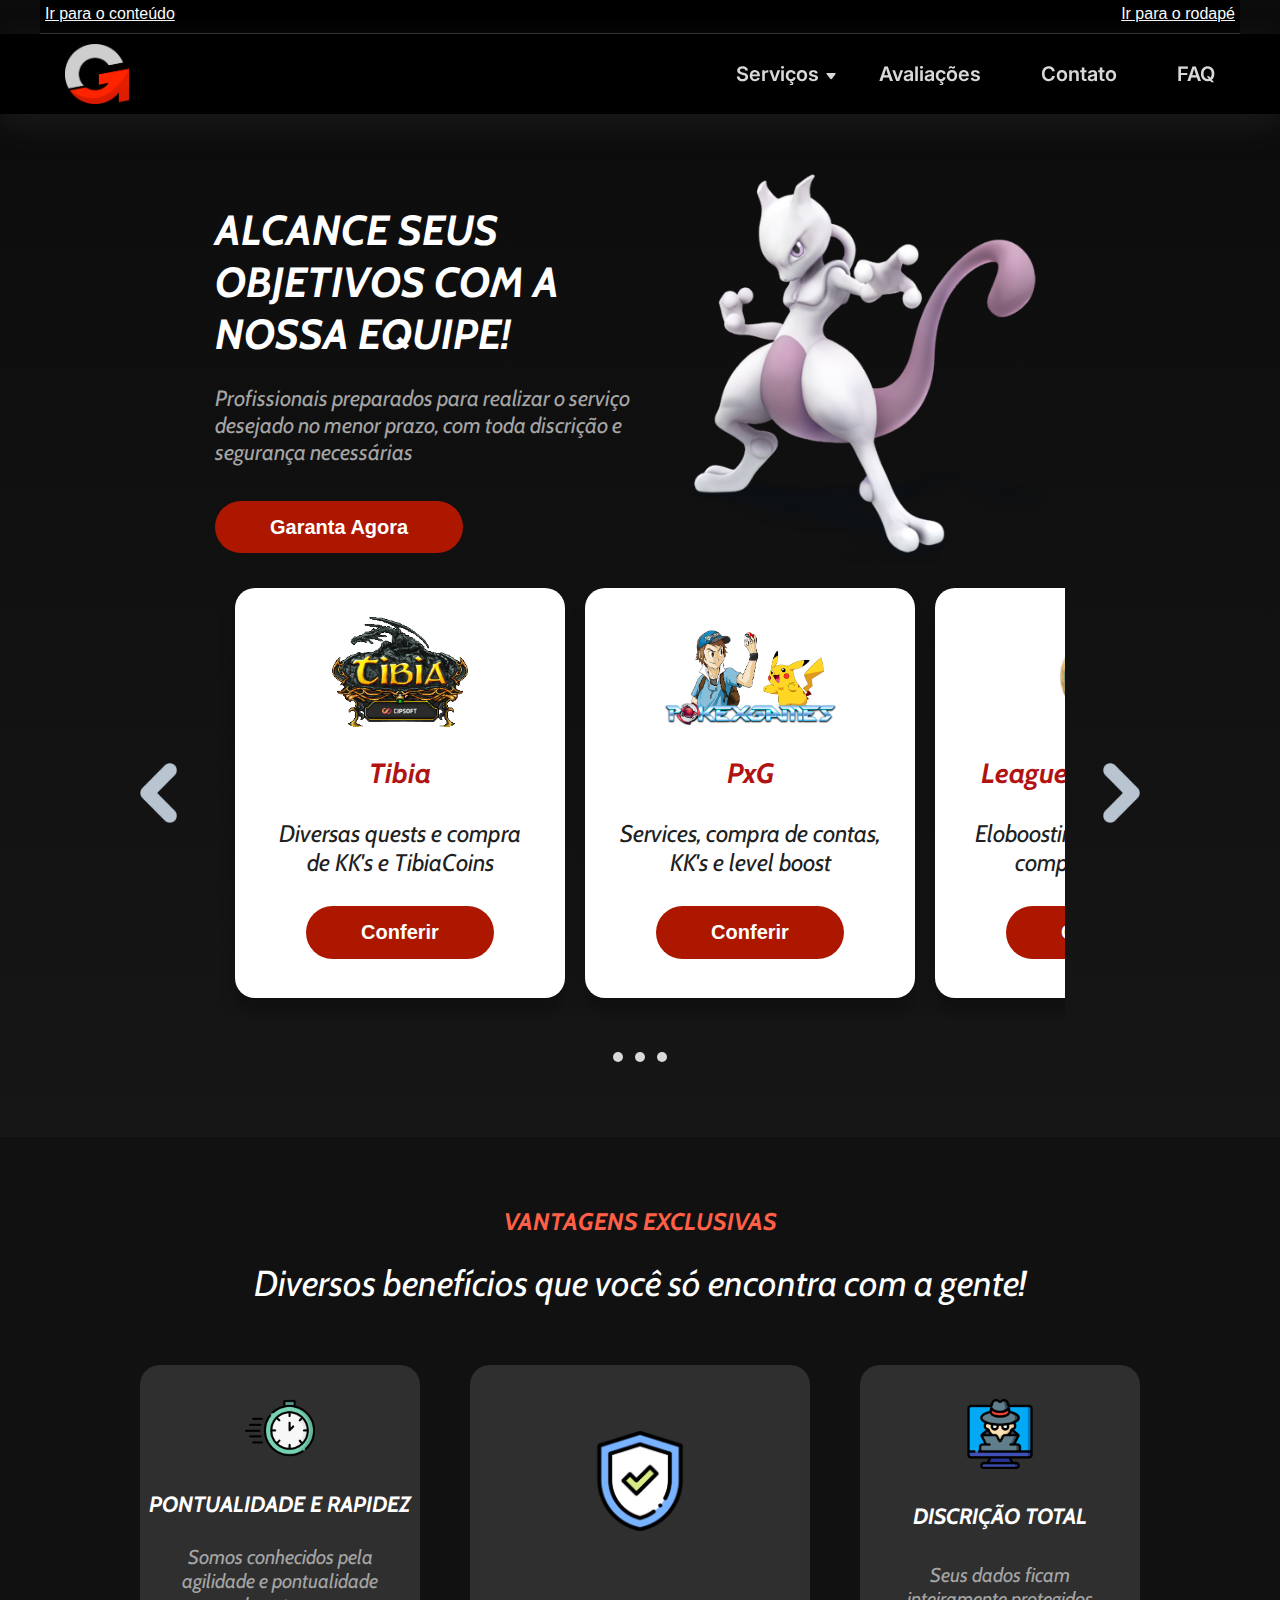
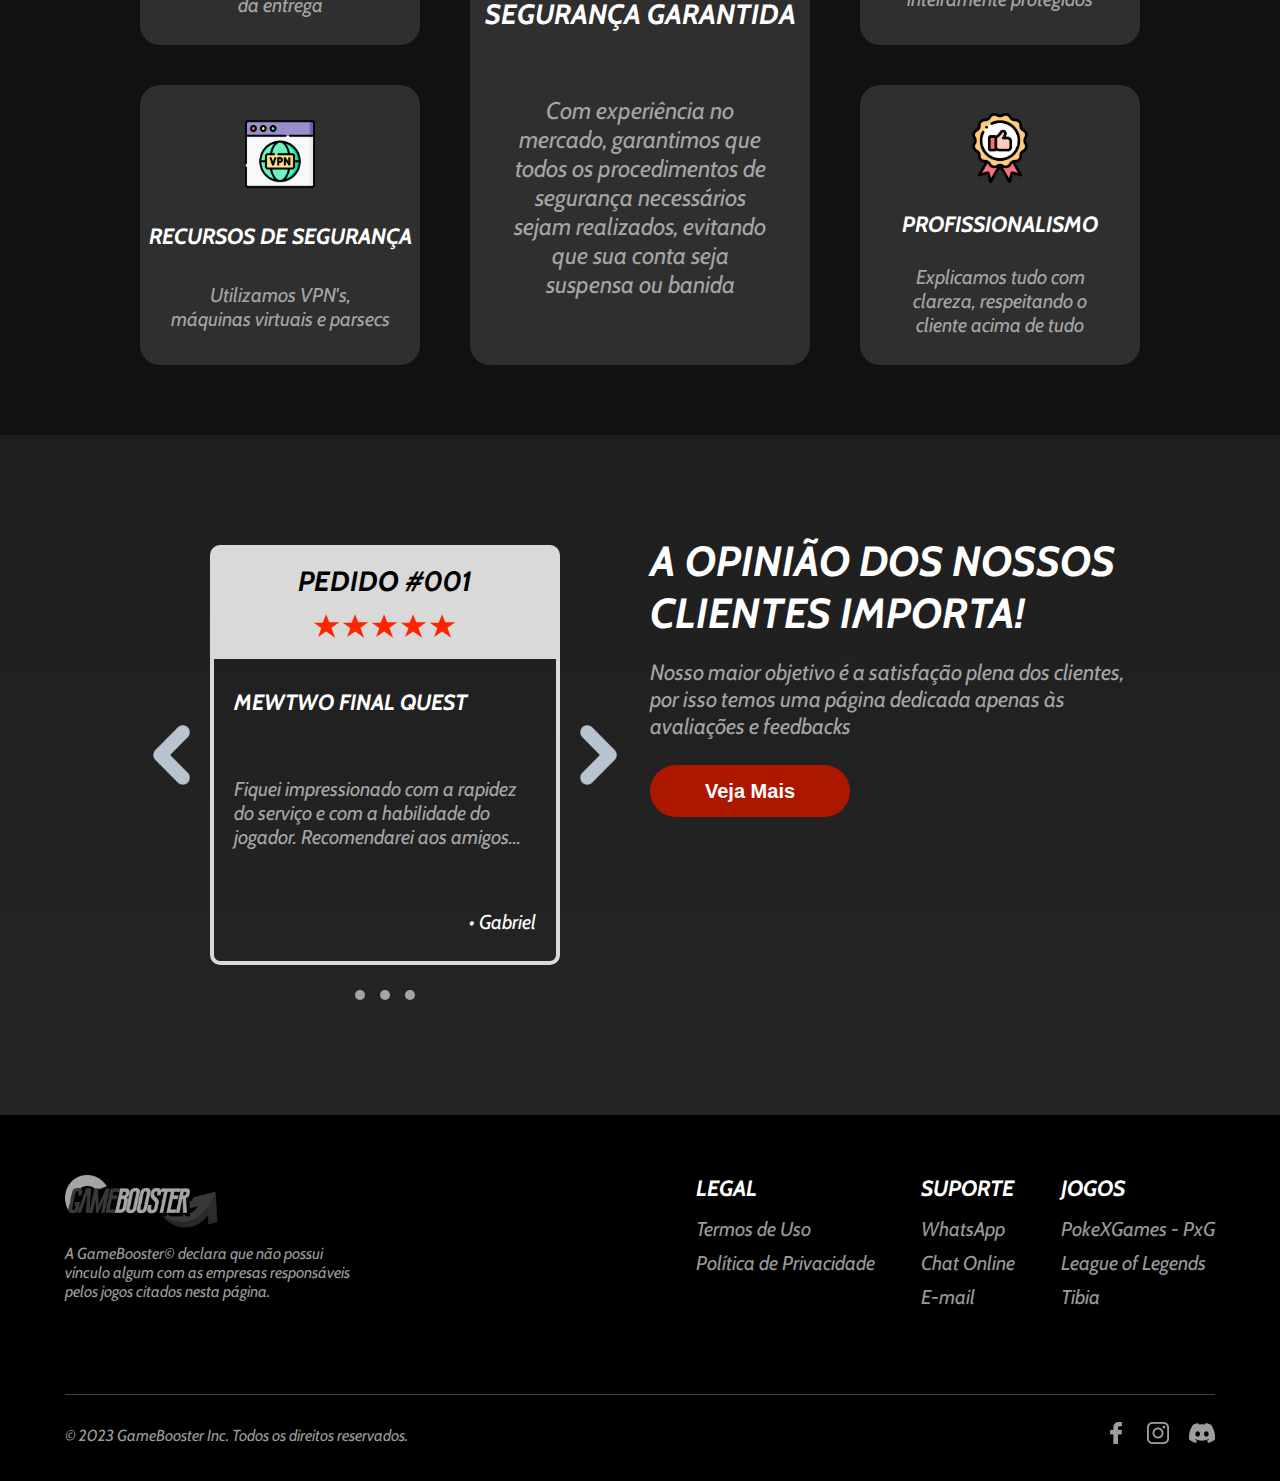
==== index.html @ 9faceb76 "Commit inicial" ====
<!DOCTYPE html>
<html lang="pt-br">
<head>
    <meta charset="UTF-8">
    <meta name="viewport" content="width=device-width, initial-scale=1.0, shrink-to-fit=no">
    <link rel="stylesheet" href="css/common.css">
    <link rel="stylesheet" href="css/home.css">
    <script src="script/script.js"></script>
    <script src="script/home.js"></script>
    <title>GameBooster - Home</title>
</head>
<body>
    <!-- <div>
        <div class="login-caixa">
            
            <div class="login">
                <div class="div-sair">
                    <div class="sair" onclick="toggleLogin()">X</div>
                </div>

                <div class="login-texto">
                    <h1>Efetuar Login</h1>

                    <p>Acesse sua conta GameBooster</p>
                </div>

                <div class="continuar-ops">
                    <div class="continuar">
                        <img src="imagens/google.png" alt="Logo do Google">
                        <p>Continuar com o Google</p>
                    </div>

                    <div class="continuar">
                        <img src="imagens/facebook.png" alt="Logo do Facebook.">
                        <p>Continuar com o Facebook</p>
                    </div>

                    <div class="continuar">
                        <img src="imagens/discord-icon.png" alt="Logo do Discord.">
                        <p>Continuar com o Discord</p>
                    </div>
                </div>

                <div class="centraliza-log">
                    <div class="div-ou">
                        <div></div>
                        
                        <p>ou</p>
    
                        <div></div>
                    </div>
                </div>
                
                <div class="email-senha">
                    
                    <form action="#" class="form">
                        <input type="email" name="email" id="email" placeholder="Digite seu e-mail ou login">

                        <input type="password" name="senha" id="senha" maxlength="14" placeholder="Digite sua senha">
                    </form>

                    <p class="esq-sen">Esqueceu a senha?</p>

                </div>

                <div class="confirmar">
                    <button>Confirmar</button>
                </div>

                <div class="confirmar">
                    <p class="nao-conta">Não possui uma conta? <a class="cadastre" href="#">Cadastre-se</a></p>
                </div>
                
            </div>
        </div>
    </div> -->

    <!-- =============== MENU AUXILIAR (ACESSIBILIDADE) =============== -->
    <div class="menu-auxiliar">
        <a href="#principal" class="item-auxiliar">Ir para o conteúdo</a>
        <a href="#rodape" class="item-auxiliar">Ir para o rodapé</a>
    </div>
    <!-- ============================================================== -->

    <header>
        
        <div class="container-header">
            <div class="logo-header">
                <a class="logo-cv" href="index.html">
                    <img class="logo-cv" src="imagens/logo-cv.png" alt="Logo da Gamebooster">
                </a>
            </div>

            <!-- ========== MENU DESKTOP (VERSÃO DO PROJETO FINAL) ========== -->
            <nav class="nav-comp">
                <ul class="itens-nav">    
                    <li class="container-servicos">
                        <span class="servicos">Serviços</span>
                        <ul class="caixa-servicos">
                            <li><a href="#pxgBox" class="servico borda-f">PokeXGames</a></li>
                            <li><a href="lol.html" class="servico borda-f">League of Legends</a></li>
                            <li><a href="contas.html" class="servico borda-f">Contas</a></li>
                            <li><a href="precos.html" class="servico men">Preços</a></li>
                        </ul>
                    </li>
                    <li class="brilinho"><a href="avaliacoes.html">Avaliações</a></li>
                    <li class="brilinho"><a href="contato.html">Contato</a></li>
                    <li class="brilinho"><a href="faq.html">FAQ</a></li>
                    <!-- <li>
                        <button id="botao-login" onclick="toggleLogin()">
                            <img class="passar-c" src="imagens/avatar-brilho.svg" alt="Icone de login com brilho.">
                            <img class="mostrada" src="imagens/avatar.svg" alt="Icone de login.">
                            <span>Login</span>
                        </button>
                    </li> -->
                </ul>
            </nav>
            <!-- ============================================================= -->

            <nav class="nav-cel">
                <div class="menu-ham">
                
                    <input id="caixa-invisivel" type="checkbox">       
    
                    <div class="fatias">
                        <span></span>
                        <span></span>
                        <span></span>
                    </div>
                
                    <ul class="menu">
                        <li class="menu-ham-tipog">
                            <a href="#"><img src="imagens/tipografia.png" alt="GameBooster escrito de forma estilizada."></a>
    
                            <div class="menu-x">
                                <input id="caixa-invisivel-2" type="checkbox" >
    
                                <div class="x-ham">
                                    <span class="x1"></span>
                                    <span class="x2"></span>
                                </div>
                            </div>
                        </li>
                        <input id="invisivel-servicos" type="checkbox">
                        <li class="container-servicos-2">
                            <span class="servicos-ham">Serviços</span>
                            <ul class="caixa-servicos-2">
                                <li class="servicosabcd" id="servico-a"><a href="#">PokeXGames</a></li>
                                <li class="servicosabcd" id="servico-b"><a href="lol.html">League of Legends</a></li>
                                <li class="servicosabcd" id="servico-c"><a href="#">Tibia</a></li>
                                <li class="servicosabcd" id="servico-d">

                                    <input id="invisivel-contas" type="checkbox">

                                    <div class="container-contas-2">
                                        <span class="livra-caixa"><a href="contas.html">Contas</a></span>
                                        <!-- <ul class="caixa-contas-ham">
                                            <li class="brilinho" id="conta-a"><a href="#">Anunciar (PxG)</a></li>
                                            <li class="brilinho" id="conta-b"><a href="contas.html">Comprar (PxG)</a></li>
                                        </ul> -->
                                    </div>

                                </li>
                            </ul>
                        </li>
                        <li class="margem"></li>
                        <li class="margem2"></li>
                        <li class="brilinho"><a href="precos.html">Preços</a></li>
                        <li><a href="avaliacoes.html">Avaliações</a></li>
                        <li><a href="faq.html">FAQ</a></li>
                        <li class="menu-ham-log">
                            <button id="botao-login-ham" onclick="toggleLogin()">LOGIN</button>
                        </li>
                        <li></li> <!-- Não apague isso -->
                    </ul>
                </div>
            </nav>
        </div>
    </header>

    <main id="principal">
        <section class="container">
            <div class="parte-esq">
                <h1>ALCANCE SEUS OBJETIVOS COM A NOSSA EQUIPE!</h1>
    
                <p>Profissionais preparados para realizar o serviço desejado no menor prazo, com toda discrição e segurança necessárias</p>
    
                <a href="#"><div class="botao-laranja">Garanta Agora</div></a>
            </div>
    
            <div class="imagem-mewtwo">
                <img src="imagens/mewtwo.png" alt="">
            </div>
        </section>

        <section class="caixa-setas">

            <img class="seta-esquerda seta" src="imagens/seta-esquerda.png" alt="Seta apondada para a esquerda.">

            <div id="pxgBox" class="container2">
                <div class="caixa-jogos tibia-esquerda">
                    <img class="logo-jogos" src="imagens/logo-tibia.gif" alt="Logo do jogo Tibia.">
    
                    <h2>Tibia</h2>
    
                    <p>Diversas quests e compra de KK's e TibiaCoins</p>
    
                    <a class="botao-laranja conferir" href="precos.html"><div>Conferir</div></a>
                </div>
                
                <div class="caixa-jogos">
                    <img class="logo-jogos" src="imagens/logo-pxg.png" alt="Logo do jogo PokeXGames.">
    
                    <h2>PxG</h2>
    
                    <p>Services, compra de contas, KK's e level boost</p>
    
                    <a class="botao-laranja conferir" href="contas.html"><div>Conferir</div></a>
                </div>
    
                <div class="caixa-jogos">
                    <img class="logo-jogos" src="imagens/logo-lol.png" alt="Logo do jogo Legue of Leagends.">
    
                    <h2>League of Leagends</h2>
    
                    <p>Eloboosting, duoboosting e compra de contas</p>
    
                    <a class="botao-laranja conferir" href="lol.html"><div>Conferir</div></a>
                </div>
                
            </div>

            <img class="seta-direita seta" src="imagens/seta-direita.png" alt="Seta apondada para a direita.">

        </section>

        <div class="retangulos">
            <div class="retang-p"></div>
            <div class="retang-p"></div>
            <div class="retang-p"></div>
        </div>

        <section class="vantagens">

            <div class="titulo-h2-h3">
                <h2>VANTAGENS EXCLUSIVAS</h2>

                <p>Diversos benefícios que você só encontra com a gente!</p>
            </div>

            <div class="container-van">
                <div class="van-flex">
                    <div class="caixa-vantagem">
                        <img src="imagens/pontualidade.png" alt="Um relógio de ponteiros.">

                        <h3>PONTUALIDADE E RAPIDEZ</h3>

                        <p>Somos conhecidos pela agilidade e pontualidade da entrega</p>
                    </div>

                    <div class="caixa-vantagem">
                        <img src="imagens/vpn.png" alt="Um simbolo de VPN.">

                        <h3>RECURSOS DE SEGURANÇA</h3>

                        <p>Utilizamos VPN's, máquinas virtuais e parsecs</p>
                    </div>
                </div>

                <div class="caixa-vantagem-c">
                    <img src="imagens/seguranca.png" alt="Um escudo com um sinal de correto.">

                    <h3>SEGURANÇA GARANTIDA</h3>

                    <p>Com experiência no mercado, garantimos que todos os procedimentos de segurança necessários sejam realizados, evitando que sua conta seja suspensa ou banida</p>
                </div>

                <div class="van-flex van-baixo">
                    <div class="caixa-vantagem">
                        <img src="imagens/discricao.png" alt="Uma pessoa discreta.">

                        <h3>DISCRIÇÃO TOTAL</h3>

                        <p>Seus dados ficam inteiramente protegidos</p>
                    </div>

                    <div class="caixa-vantagem profissionalismo">
                        <img src="imagens/qualidade.png" alt="Uma medalha com uma mão com o polegar pra cima estampada em seu centro.">

                        <h3>PROFISSIONALISMO</h3>

                        <p>Explicamos tudo com clareza, respeitando o cliente acima de tudo</p>
                    </div>
                </div>
            </div>
        </section>

        <section class="caixa-avaliacao-m">

            <a class="aparece" href="avaliacoes.html"><div class="botao-laranja estica">Veja Mais</div></a>

            <div class="container-bolinhas">
                <div class="mini-avaliacao">

                    <img class="seta-esquerda-av-demo" src="imagens/seta-esquerda.png" alt="Uma seta apontada para a esquerda.">
    
                    <div class="rolagem-av">
                        <div class="caixa-avaliacao">
                            <div class="caixa-avaliacao-cima">
                                <h3>PEDIDO #001</h3>
                                <div class="caixa-estrelas">
                                    <div class="five-pointed-star2"></div>
                                    <div class="five-pointed-star2"></div>
                                    <div class="five-pointed-star2"></div>
                                    <div class="five-pointed-star2"></div>
                                    <div class="five-pointed-star2"></div>
                                </div>
                            </div>
                            <div class="caixa-avaliacao-baixo">
                                <h3>MEWTWO FINAL QUEST</h3>
        
                                <p>Fiquei impressionado com a rapidez do serviço e com a habilidade do jogador. Recomendarei aos amigos...</p>
        
                                <p class="nome">• Gabriel</p>
                            </div>
                        </div>
                        <div class="caixa-avaliacao">
                            <div class="caixa-avaliacao-cima">
                                <h3>PEDIDO #001</h3>
                                <div class="caixa-estrelas">
                                    <div class="five-pointed-star2"></div>
                                    <div class="five-pointed-star2"></div>
                                    <div class="five-pointed-star2"></div>
                                    <div class="five-pointed-star2"></div>
                                    <div class="five-pointed-star2"></div>
                                </div>
                            </div>
                            <div class="caixa-avaliacao-baixo">
                                <h3>MEWTWO FINAL QUEST</h3>
        
                                <p>Fiquei impressionado com a rapidez do serviço e com a habilidade do jogador. Recomendarei aos amigos...</p>
        
                                <p class="nome">• Gabriel</p>
                            </div>
                        </div>
                        <div class="caixa-avaliacao tira-margem">
                            <div class="caixa-avaliacao-cima">
                                <h3>PEDIDO #001</h3>
                                <div class="caixa-estrelas">
                                    <div class="five-pointed-star2"></div>
                                    <div class="five-pointed-star2"></div>
                                    <div class="five-pointed-star2"></div>
                                    <div class="five-pointed-star2"></div>
                                    <div class="five-pointed-star2"></div>
                                </div>
                            </div>
                            <div class="caixa-avaliacao-baixo">
                                <h3>MEWTWO FINAL QUEST</h3>
        
                                <p>Fiquei impressionado com a rapidez do serviço e com a habilidade do jogador. Recomendarei aos amigos...</p>
        
                                <p class="nome">• Gabriel</p>
                            </div>
                        </div>
                    </div>
    
                    <img class="seta-direita-av-demo" src="imagens/seta-direita.png" alt="Uma seta apontada para a direita.">
                </div>

                <div class="caixa-bolinhas">
                    <div></div>
                    <div></div>
                    <div></div>
                </div>

            </div>

            <div class="caixa-opiniao">
                <h2>A OPINIÃO DOS NOSSOS CLIENTES IMPORTA!</h2>

                <p>Nosso maior objetivo é a satisfação plena dos clientes, por isso temos uma página dedicada apenas às avaliações e feedbacks</p>
                
                <a href="avaliacoes.html"><div class="botao-laranja desaparece">Veja Mais</div></a>
            </div>

        </section>
            
    </main>

    <footer id="rodape">

        <div class="footer-area">
            <div class="caixa-footer">
                <div class="declaracao">
                    <img class="tipografia-pb" src="imagens/tipografia-PeB.png" alt="GameBooster escrito de forma estilizada.">
                    <p>A GameBooster© declara que não possui vínculo algum com as empresas responsáveis pelos jogos citados nesta página.</p>
                </div>

                <nav class="opcoes-footer">

                    <ul class="coluna-footer">
                        <li>LEGAL</li>
                        <li><a class="brilinho" href="#">Termos de Uso</a></li>
                        <li><a class="brilinho" href="#">Política de Privacidade</a></li>
                    </ul>

                    <ul class="coluna-footer">
                        <li>SUPORTE</li>
                        <li><a class="brilinho" href="#">WhatsApp</a></li>
                        <li><a class="brilinho" href="#">Chat Online</a></li>
                        <li><a class="brilinho" href="#">E-mail</a></li>
                    </ul>
                    
                    <ul class="coluna-footer">
                        <li>JOGOS</li>
                        <li><a class="brilinho" href="#">PokeXGames - PxG</a></li>
                        <li><a class="brilinho" href="lol.html">League of Legends</a></li>
                        <li><a class="brilinho" href="#">Tibia</a></li>
                    </ul>

                </nav>
            </div>

            <div class="footer-final">
                <p>© 2023 GameBooster Inc. Todos os direitos reservados.</p>
                <div class="flex-logos-footer">
                    <a href="https://www.facebook.com/"><img class="logos-footer" src="imagens/facebook-logo-b.png" alt="Logo do Facebook."></a>
                    <a href="https://www.instagram.com/"><img class="logos-footer" src="imagens/instagram-logo-b.png" alt="Logo do Instagram."></a>
                    <a href="https://discord.com/"><img class="logos-footer" src="imagens/discord-logo-b.png" alt="Logo do Discord."></a>
                </div>
            </div>
        </div>
    </footer>  
</body>
</html>
---- css/common.css ----
@import url('https://fonts.googleapis.com/css2?family=Inter:wght@700&display=swap');
@import url('https://fonts.googleapis.com/css2?family=Inter:wght@500;600&display=swap');   
@import url('https://fonts.googleapis.com/css2?family=Cabin:ital,wght@0,400;0,700;1,400;1,700&family=Inter&display=swap'); 

body {
    background: linear-gradient(180deg, #0c0c0c 1.56%, #2b2b2b 110.39%, rgba(0, 0, 0, 0) 110.4%);
    font-family: 'Segoe UI', Tahoma, Geneva, Verdana, sans-serif;
    height: max-content;
    margin: 0;
}

header nav a {
    color: #D9D9D9;
}

ul {
    list-style-type: none;
}

a {
    text-decoration: none;
    color: #FFF;
}

p, ul, h3, h2, h1, input {
    margin: 0;
    padding: 0;
}

p, h1, h2, h3, footer ul { /* ---------- ALTERADO EM 08/09/2023 (Gabriel) ---------- */
    font-family: Cabin; /* ---------- ALTERADO EM 08/09/2023 (Gabriel) ---------- */
    font-style: italic; /* ---------- ALTERADO EM 08/09/2023 (Gabriel) ---------- */
}

h1 {
    font-size: 3rem;
    color: #FFF;
    margin: 0;
}

#botao-login, .servicos, .brilinho, .servico, .menu-ham a, #invisivel-servicos ~ li.container-servicos-2 span {
    transition: text-shadow 0.2s ease;
}

#botao-login:hover, .servicos:hover, .brilinho:hover, .servico:hover, .menu-ham a:hover, #invisivel-servicos:hover ~ li.container-servicos-2 span {
    text-shadow: #CECECE 1px 0 7px;
}

.seta, .seta-direita-av-demo, .seta-esquerda-av-demo {         
    transition: 0.2s;
}

.seta:hover, .seta-direita-av-demo:hover, .seta-esquerda-av-demo:hover, .seta-esquerda-av, .seta-direita-av {
    -webkit-filter: drop-shadow(0px 0px 4px #bbb);
    filter: drop-shadow(0px 0px 4px #bbb);
    cursor: pointer;
}

.botao-laranja {
    background-color: #AD1700;
    display: inline;
    font-size: 1.25rem;
    font-weight: bold;
    padding: 15px 55px;
    border-radius: 40px;
    transition: 150ms; /* ---------- ALTERADO EM 08/09/2023 (Gabriel) ---------- */
}

.botao-laranja:hover {
    background-color: #B81A00;
}

/* Header */

.menu-auxiliar {
    display: flex;
    justify-content: space-between;
    background-color: #000000;
    width: auto;
    padding: 5px 5px 10px 5px;
    margin: 0 40px;
    border-bottom: 1px solid #3a3a3a;
}

.menu-auxiliar a {
    font-weight: lighter;
    text-decoration: underline;
}

header {
    background-color: #000;
    width: 100%;
    position: sticky;
    top: 0;
    z-index: 10;
    color: #D9D9D9;
    text-align: center;
    font-family: Inter, sans-serif;
    box-shadow: 0px 10px 30px #1b1b1b;
}

.container-header {
    max-width: 1260px;
    margin: 0 auto;
    height: 80px;
    display: flex;
    align-items: center;
    justify-content: space-between;
}

.logo-header {
    flex-grow: 5;
    flex-shrink: 0;
    display: flex;
    justify-content: start;
    align-items: center;
}

.logo-cv {
    max-width: 100%;
    height: 60px;
}

header nav {
    flex-grow: 3;
    flex-shrink: 0;
}

.itens-nav {
    font-size: 1.25rem;
    font-weight: 600; /* ---------- ALTERADO EM 12/09/2023 (Gabriel) ---------- */
    display: flex;
    align-items: center;
    justify-content: flex-end;
    column-gap: 60px;
    flex-grow: 2;
    flex-shrink: 0;
}

.container-servicos {
    position: relative;
    padding: 10px 0;
}

.servicos {
    cursor: pointer;
}

.servicos::after {
    content: url(../imagens/seta.svg);
    padding-left: 7px;
    position: absolute;
    top: 8px;
    transform: scale(1.1);
}

.caixa-servicos {
    background-color:#2F2F2F;
    border-radius: 10px;
    padding-top: 10px;
    visibility: hidden;
    position: absolute;
    justify-content: space-around;
    top: 40px;
    left: -10px;
    height: 240px;
    width: 220px;
    z-index: 11;
}

li:hover .caixa-servicos {
    display: flex;
    align-items: center;
    flex-direction: column;
    visibility: visible;
}

.servico {
    width: 200px;
    display: block;
    cursor: pointer;
    padding-bottom: 18px;
}

.borda-f {
    border-bottom: 1px solid #D9D9D9;
}

.container-contas {
    position: relative;
    padding: 0 10px 10px 10px;
    width: 200px;
    display: block;
    cursor: pointer;
}

.container-contas span::after {
    content: url(../imagens/seta.svg);
    padding-left: 10px;
    position: absolute;
    top: 7.6px;
    transform: rotate(-90deg) scale(1.2);
}

.caixa-contas {
    background-color:#2F2F2F;
    border-radius: 10px;
    padding-top: 10px;
    visibility: hidden;
    position: absolute;
    justify-content: space-around;
    top: -20px;
    left: 220px;
    height: 120px;
    width: 220px;
    z-index: 12;
}

li.container-contas:hover .caixa-contas {
    display: flex;
    align-items: center;
    flex-direction: column;
    visibility: visible;
}

.borda-c {
    border-bottom: 1px solid #D9D9D9;
}

.men {
    padding-bottom: 10px;
}

#botao-login {
    width: 100px;
    height: 62px;
    font-size: 1.25rem;
    font-weight: 600; /* ---------- ALTERADO EM 12/09/2023 (Gabriel) ---------- */
    color: #D9D9D9;
    border: 3px solid #D9D9D9;
    background-color: #000;
    border-radius: 10px;
    cursor: pointer;
    display: flex;
    flex-direction: column;
    align-items: center;
    font-family: Inter, sans-serif;
    transition: box-shadow 0.3s ease;
}

#botao-login:hover {
    box-shadow: 0.005px 0.005px 5px #CECECE, 0.005px 0.005px 5px #CECECE, 0.005px 0.005px 5px #CECECE, 0.005px -0.005px 5px #CECECE;
}

.passar-c {
    display: none;
    position: absolute;
    max-width: 100%;
    height: 30px;
    opacity: 0.7;
    padding-top: 1.48px;
}

#botao-login:hover .passar-c {
    display: inline;
}

.mostrada {
    z-index: 11;
    max-width: 100%;
    height: 20px;
    padding-top: 7px;
}


/* Menu Celular */

.nav-cel {
    display: none;
    max-width: max-content;
}

.menu-ham {
    z-index: 1;
    height: 95px;
}

.menu-ham input#caixa-invisivel {
    width: 40px;
    height: 32px;
    position: relative;
    top: 33px;
    left: -6px;
    cursor: pointer;
    opacity: 0;
    z-index: 2;
}

.menu-ham > div > span {
    display: block;
    width: 30px;
    height: 3px;
    margin-bottom: 8.5px;
    position: relative;
    background-color: #D9D9D9;
    border-radius: 3px;
    z-index: 1;
    transform-origin: 4px 0px;
    transition: transform 0.5s cubic-bezier(0.77,0.2,0.05,1.0),
                background 0.5s cubic-bezier(0.77,0.2,0.05,1.0),
                opacity 0.55s ease;
}

.menu-ham div.fatias span:first-child {
    transform-origin: 0% 0%;
}

.menu-ham div.fatias span:nth-last-child(2) {
    transform-origin: 0% 100%;
}

.menu-ham input:checked ~ div.fatias span:nth-child(1) {
    transform: rotate(45deg) translateY(-1px) scaleX(1.3);
}
  
.menu-ham input:checked ~ div.fatias span:nth-child(2) {
    transform: rotate(0deg) scale(0);
}

.menu-ham input:checked ~ div.fatias span:nth-child(3) {
    transform: rotate(-45deg) translate(-2px, -2px) scaleX(1.3);
}

.menu {
    position: absolute;
    top: 0px;
    left: 0px;
    width: 300px;
    height: 100vh;
    overflow: auto;
    z-index: 3;
    padding: 20px 20px 20px 30px;
    background-color: #353535;
    -webkit-font-smoothing: antialiased;
    transform-origin: 0% 0%;
    transform: translate(-100%, 0);
    transition: transform 0.5s cubic-bezier(0.77,0.2,0.05,1.0);
}

.menu > li {
    font-size: 1.5rem;
    text-align: start;
    color: #D9D9D9;
    padding-bottom: 30px;
}

.menu-ham-tipog {
    padding-bottom: 50px;
}

.menu li:last-child {
    padding-bottom: 0px;
}

.menu-ham input:checked ~ ul {
    transform: none;
}

.menu-ham-tipog {
    display: flex;
    align-items: center;
    justify-content: space-between;
}

.menu-ham .menu-ham-tipog .x-ham {
    rotate: 45deg;
    width: max-content;
}

.menu-ham-tipog a img {
    max-width: 100%;
    height: 70px;
    padding-top: 20px;
}

.menu-x {
    position: relative
}

#caixa-invisivel-2 {
    width: 27px;
    height: 30px;
    position: absolute;
    top: -4px;
    left: -6px;
    cursor: pointer;
    opacity: 0;
    z-index: 2;
}

.menu-ham .menu-ham-tipog .x-ham span {
    height: 2px;
    width: 32.35px;
    margin: 0;
    border-radius: 10px;
}

.menu-ham-tipog .x-ham span:first-child {
    position: relative;
    top: 13px;
}

.menu-ham-tipog .x-ham span:last-child {
    rotate: 90deg;
    position: relative;
    left: 13px;
}

#invisivel-servicos {
    position: absolute;
    cursor: pointer;
    opacity: 0;
    top: 148px;
    left: 30px;
    width: 98px;
    height: 29px;
}

.menu .caixa-servicos-2 {
    z-index: 3;
}

.menu .caixa-servicos-2 > li.servicosabcd {
    font-size: 1.375rem;
    position: absolute;
    left: 60px;
    transform-origin: 0% 0%;
}

#servico-a {
    top: 195px;
    transform: translate(-170%, 0);
    transition: transform cubic-bezier(0, 0.09, 1, -0.8) 0.6s;
}

#servico-b {
    top: 235px;
    transform: translate(-220%, 0);
    transition: transform cubic-bezier(0, 0.09, 1, -0.6) 0.5s;
}

#servico-c {
    top: 275px;
    transform: translate(-500%, 0);
    transition: transform cubic-bezier(0, 0.09, 1, -0.6) 0.3s;
}

#servico-d {
    top: 285px;
    transform: translate(-600%, 0);
    transition: transform cubic-bezier(0, 0.09, 1, -0.6) 0.2s;
}

#invisivel-servicos:checked ~ .container-servicos-2 > ul > li {
    transform: translate(0%, 0);
}

#invisivel-servicos:checked ~ .container-servicos-2 > .caixa-servicos-2 > #servico-a {
    transition: transform 0.2s;
}

#invisivel-servicos:checked ~ .container-servicos-2 > .caixa-servicos-2 > #servico-b {
    transition: transform 0.4s;
}

#invisivel-servicos:checked ~ .container-servicos-2 > .caixa-servicos-2 > #servico-c {
    transition: transform 0.5s;
}

#invisivel-servicos:checked ~ .container-servicos-2 > .caixa-servicos-2 > #servico-d {
    transition: transform 0.7s;
}

#invisivel-servicos:checked ~ .margem {
    animation-duration: 0.6s;
    animation-name: margem-maior;
    animation-fill-mode: forwards;
}

.menu li.margem {
    padding-bottom: 0px;
    height: 0px;
}

@keyframes margem-maior {
    from {
        margin-top: 0;
    }

    to {
        margin-top: 155px;
        animation-play-state: paused;
    }
}

#invisivel-servicos ~ .margem {
    animation-duration: 1.8s;
    animation-name: margem-menor;
    animation-fill-mode: forwards;
}

@keyframes margem-menor {
    from {
        margin: 155px;
    }
    to {
        margin: 0;
    }
}

/* fhkjdlorimasvfhkjdlorimasvfhkjdlorimasvfhkjdlorimasvfhkjdlorimasvfhkjdlorimasvfhkjdlorimasvfhkjdlorimasvfhkjdlorimasvfhkjdlorimasvfhkjdlorimasv
    fhkjdlorimasvfhkjdlorimasvfhkjdlorimasvfhkjdlorimasvfhkjdlorimasvfhkjdlorimasvfhkjdlorimasvfhkjdlorimasvfhkjdlorimasvfhkjdlorimasvfhkjdlorimasv
    fhkjdlorimasvfhkjdlorimasvfhkjdlorimasvfhkjdlorimasvfhkjdlorimasvfhkjdlorimasvfhkjdlorimasvfhkjdlorimasvfhkjdlorimasvfhkjdlorimasvfhkjdlorimasv
    fhkjdlorimasvfhkjdlorimasvfhkjdlorimasvfhkjdlorimasvfhkjdlorimasvfhkjdlorimasvfhkjdlorimasvfhkjdlorimasvfhkjdlorimasvfhkjdlorimasvfhkjdlorimasv
    fhkjdlorimasvfhkjdlorimasvfhkjdlorimasvfhkjdlorimasvfhkjdlorimasvfhkjdlorimasvfhkjdlorimasvfhkjdlorimasvfhkjdlorimasvfhkjdlorimasvfhkjdlorimasv
*/

#servico-d {
    z-index: 3;
    left: -40px;
}

#invisivel-contas {
    width: 78px;
    height: 26px;
    position: relative;
    top: 30px;
    left: 100px;
    cursor: pointer;
    opacity: 0;
    z-index: 2;
}

.livra-caixa {
    position: absolute;
    left: 100px;
}

#servico-d .caixa-contas-ham {
    position: absolute;
}

#servico-d .container-contas-2 li {
    font-size: 1.25rem;
    position: absolute;
    width: max-content;
    left: 130px;
    transform-origin: 0% 0%;
}

#servico-d #conta-a {
    top: 40px;
    transform: translate(-250%, 0);
    transition: transform cubic-bezier(0, 0.09, 1, -0.7) 0.7s;
}

#servico-d #conta-b {
    top: 75px;
    transform: translate(-250%, 0);
    transition: transform cubic-bezier(0, 0.09, 1, -0.7) 0.5s;
}


#servico-d #invisivel-contas:checked ~ .container-contas-2 ul li {
    transform: translate(0%, 0);
    transition: cubic-bezier(0.46, 0, 0.83, 0);
}

#servico-d #invisivel-contas:checked ~ .container-contas-2 #conta-a {
    transition: transform 0.3s;
}

#servico-d #invisivel-contas:checked ~ .container-contas-2 #conta-b {
    transition: transform 0.6s;
}



.menu .margem2 {
    padding-bottom: 0px;
    height: 0.01px;
}


.margem2-1 {
    animation-duration: 0.6s;
    animation-name: margem-maior2;
    animation-fill-mode: forwards;
}



@keyframes margem-maior2 {
    from {
        margin-top: 0;
    }

    to {
        margin-top: 100px;
        animation-play-state: paused;
    }
}

.margem2-2 {
    animation-duration: 0.6s;
    animation-name: margem-menor2;
    animation-fill-mode: forwards;
}

@keyframes margem-menor2 {
    from {
        margin: 50px;
    }
    to {
        margin: 0;
    }
}

/* fhkjdlorimasvfhkjdlorimasvfhkjdlorimasvfhkjdlorimasvfhkjdlorimasvfhkjdlorimasvfhkjdlorimasvfhkjdlorimasvfhkjdlorimasvfhkjdlorimasvfhkjdlorimasv
    fhkjdlorimasvfhkjdlorimasvfhkjdlorimasvfhkjdlorimasvfhkjdlorimasvfhkjdlorimasvfhkjdlorimasvfhkjdlorimasvfhkjdlorimasvfhkjdlorimasvfhkjdlorimasv
    fhkjdlorimasvfhkjdlorimasvfhkjdlorimasvfhkjdlorimasvfhkjdlorimasvfhkjdlorimasvfhkjdlorimasvfhkjdlorimasvfhkjdlorimasvfhkjdlorimasvfhkjdlorimasv
    fhkjdlorimasvfhkjdlorimasvfhkjdlorimasvfhkjdlorimasvfhkjdlorimasvfhkjdlorimasvfhkjdlorimasvfhkjdlorimasvfhkjdlorimasvfhkjdlorimasvfhkjdlorimasv
    fhkjdlorimasvfhkjdlorimasvfhkjdlorimasvfhkjdlorimasvfhkjdlorimasvfhkjdlorimasvfhkjdlorimasvfhkjdlorimasvfhkjdlorimasvfhkjdlorimasvfhkjdlorimasv
*/

.menu .menu-ham-log {
    padding: 100px 0 50px 0;
}

#botao-login-ham {
    margin: 50px 0 0 10px;
    border: none;
    width: 270px;
    height: 50px;
    color: #D9D9D9;
    background: #FF2400;
    font-family: Inter; /* ---------- ALTERADO EM 08/09/2023 (Gabriel) ---------- */
    font-size: 1.15rem; /* ---------- ALTERADO EM 08/09/2023 (Gabriel) ---------- */
    font-weight: bold;
    border-radius: 10px;
    transition: 150ms; /* ---------- ALTERADO EM 08/09/2023 (Gabriel) ---------- */
}

#botao-login-ham:hover { /* ---------- ALTERADO EM 08/09/2023 (Gabriel) ---------- */
    background-color: #B81A00;
    cursor: pointer;
}

/* Ínicio login */


.login-caixa {
    position: fixed;
    display: none;
    align-items: center;
    justify-content: center;
    height: 100vh;
    width: 100%;
    background: rgba(0, 0, 0, 0.2);
    z-index: 100;
}
  
.login-caixa.open {
    display: flex;
    animation: mostrar-login-caixa 1s;
}
  
@keyframes mostrar-login-caixa {
    0% {
      opacity: 0;
    }
    100% {
      opacity: 1;
    }
}
  
.login {
    height: 600px;
    width: 390px;
    margin: 0 auto;
    background: #D7C8C8F2;
    border-radius: 10px;
}
  
.div-sair {
    display: flex;
    justify-content: flex-end
}
  
.sair {
    font-family: sans-serif;
    color: #9B9B9B;
    font-size: 1.75rem;
    font-weight: bold;
    padding: 5px 5px 0px 0px;
    cursor: pointer;
}
  
.login-texto {
    margin-bottom: 25px;
}
  
.login-texto h1 {
    color: #222222;
    font-size: 2rem;
    text-align: center;
    margin: 0px 0px 7px 0px;
}
  
.login-texto p {
    color: #606060;
    font-size: 1.125rem;
    text-align: center;
    margin: 0px;
}
  
.continuar-ops {
    display: flex;
    row-gap: 15px;
    align-items: center;
    flex-direction: column;
}
  
.continuar {
    height: 40px;
    width: 324px;
    background-color: #B1B1B1;
    display: flex;
    align-items: center;
    justify-content: flex-start;
    column-gap: 40px;
    border-radius: 5px;
    cursor: pointer;
}
  
.continuar img {
    max-width: 100%;
    height: 22px;
    padding-left: 10px;
}
  
.continuar p, .div-ou p {
    margin: 0px;
}
  
.centraliza-log {
    max-width: 324px;
    margin: 30px auto;
}
  
.email-senha, .confirmar {
    max-width: 324px;
    margin: 0 auto;
}
  
.div-ou {
    display: flex;
    align-items: center;
    justify-content: space-between;
}
  
.div-ou div {
    width: 140px;
    border: 1px solid #A5A5A5;
}
  
.div-ou p {
    font-size: 0.875rem;
}
  
.email-senha form {
    display: flex;
    flex-direction: column;
    justify-content: center;
    row-gap: 15px;
}
  
.email-senha form input {
    padding: 0 10px;
    margin: 0;
    height: 40px;
    width: 300px;
    font-size: 0.875rem;
    outline: none;
    border: 1px solid #999999;
    border-radius: 5px;
}
  
.esq-sen {
    color: #4F4F4F;
    margin: 7px 0;
    padding-right: 4px;
    font-size: 0.875rem;
    text-align: right;
    cursor: pointer;
}
  
.confirmar button {
    margin: 14px 0px 10px 0px;
    background-color: #FF2400;
    color: #FFFFFF;
    outline: none;
    border: none;
    border-radius: 8px;
    font-size: 1rem;
    padding: 0px;
    height: 40px;
    width: 324px;
    cursor: pointer;
}
  
.nao-conta {
    margin: 0;
    font-size: 1.125rem;
    color: #545454;
    font-weight: 500;
}
  
.nao-conta a {
    color: #FF2400;
}

/* Seção Avaliação */

.caixa-avaliacao-m {
    max-width: 1000px;
    margin: 0 auto;
    display: flex;
    flex-wrap: wrap;
    column-gap: 20px;
    padding: 100px 0;
}

.container-bolinhas {
    flex: 1;
}

.mini-avaliacao {
    display: flex;
    align-items: center;
    justify-content: space-evenly;
}

.seta-esquerda-av-demo, .seta-direita-av-demo {
    max-width: 100%;
    height: 60px;
    cursor: pointer;
}

.rolagem-av {
    height: 440px;
    width: 365px;
    overflow-x: scroll;
    display: flex;
    /* justify-content: center; */
    align-items: center;
    /* column-gap: 20px; */
}

.rolagem-av::-webkit-scrollbar {
    display: none;
}

.caixa-estrelas {
    display: flex;
    justify-content: center;
    column-gap: 3px;
}

.caixa-comentarios {
    display: flex;
    justify-content: space-between;
    align-items: center;
}

.caixa-avaliacao {
    background: none;
    height: 412px;
    width: 342px;
    border: 4px solid #D9D9D9;
    border-radius: 10px;
    flex-shrink: 0;
    margin: 0 20px 0 8px;
}

.caixa-avaliacao:hover { /* ---------- ALTERADO EM 08/09/2023 (Gabriel) ---------- */
    box-shadow: 0px 0px 9px 0px #bbbbbb;
}

.tira-margem {
    margin-right: 8px;
}

.caixa-avaliacao-cima {
    display: flex;
    flex-direction: column;
    align-items: center;
    background-color: #D9D9D9;
}

.caixa-avaliacao-cima h3 {
    font-size: 1.75rem;
    margin: 15px 0 10px 0;
}

.caixa-avaliacao-cima .caixa-estrelas {
    margin-bottom: 15px;
}

.caixa-avaliacao-baixo {
    height: 295px;
    background: none;
    border-radius: 0px 0px 25px 25px;
    display: flex;
    flex-direction: column;
    justify-content: space-between;
}

.caixa-avaliacao-baixo h3 {
    font-size: 1.375rem;
    color: #ffffff;
    margin: 30px 20px 0 20px;
}

.caixa-avaliacao-baixo p {
    font-size: 1.25rem;
    color: #A5A5A5;
    margin: 0 20px;
}

.aparece {
    display: none;
}

.caixa-avaliacao-baixo .nome {
    color: #ffffff;
    text-align: right;
    padding-bottom: 20px;
}

.caixa-opiniao {
    flex: 1;
}

.caixa-opiniao h2 {
    font-size: 3rem;
    color: #ffffff;
    margin-bottom: 20px;
}

.caixa-opiniao p {
    font-size: 1.5rem;
    color: #A5A5A5;
    margin-bottom: 40px;
}

.caixa-bolinhas {
    width: 60px;
    height: 40px;
    margin: 0 auto;
    display: flex;
    align-items: center;
    flex-direction: row;
    justify-content: space-between;
}

.caixa-bolinhas div {
    background-color: #A5A5A5;
    width: 10px;
    height: 10px;
    border-radius: 50px;
}

.five-pointed-star2 {
    --star-color: #FF2400;
    margin: 1em auto;
    font-size: 0.85em;
    position: relative;
    display: block;
    width: 0px;
    height: 0px;
    border-right: 1em solid transparent;
    border-bottom: 0.7em solid var(--star-color);
    border-left: 1em solid transparent;
    transform: rotate(35deg);
}

.five-pointed-star2:before {
    border-bottom: 0.8em solid var(--star-color);
    border-left: 0.3em solid transparent;
    border-right: 0.3em solid transparent;
    position: absolute;
    height: 0;
    width: 0;
    top: -0.45em;
    left: -0.65em;
    display: block;
    content:"";
    transform: rotate(-35deg);
}

.five-pointed-star2:after {
    position: absolute;
    display: block;
    top: 0.03em;
    left: -1.05em;
    width: 0;
    height: 0;
    border-right: 1em solid transparent;
    border-bottom: 0.7em solid var(--star-color);
    border-left: 1em solid transparent;
    transform: rotate(-70deg);
    content:"";
}

/* Footer */

footer {
    background-color: #000;
    width: 100%;
}

.footer-area {
    height: auto;
    max-width: 1260px; /* ---------- ALTERADO EM 12/09/2023 (Gabriel) ---------- */
    margin: 0 auto;
    padding-top: 60px;
}

.caixa-footer {
    border-bottom: 1.5px solid #414141;
    padding-bottom: 75px;
    display: flex;
    flex-wrap: wrap;
    column-gap: 30%;
}

.declaracao {
    flex: 1.65;
}

.opcoes-footer {
    display: flex;
    flex-wrap: wrap;
    align-items: baseline;
    justify-content: space-between;
    flex: 3;
}

.tipografia-pb {
    max-width: 100%;
    height: 55px;
}

.caixa-footer p {
    font-size: 1rem;
    margin: 10px 0 0 0;
    color: #999;
}

p {
    color: #A5A5A5;
}

.coluna-footer li:first-child {
    color: #FFF;
    font-size: 1.375rem;
    padding-bottom: 15px;
    font-weight: bold; /* ---------- ALTERADO EM 08/09/2023 (Gabriel) ---------- */
}

.coluna-footer li {
    padding-bottom: 10px;
} 

.coluna-footer li .brilinho:hover {  /* ---------- ALTERADO EM 08/09/2023 (Gabriel) ---------- */
    text-shadow: #7c7c7c 0 0 7px; 
}

footer a{
    color: #999;
    font-size: 1.25rem;
}

.footer-final {
    display: flex;
    flex-wrap: wrap;
    align-items: center;
    justify-content: space-between; /* ---------- ALTERADO EM 08/09/2023 (Gabriel) ---------- */
    padding: 25px 0 30px 0;
}

.footer-final p {
    margin: 0;
    color: #999;
}

.flex-logos-footer {
    display: flex;
    column-gap: 20px;
    align-items: center;
    justify-content: space-between;
}

.logos-footer {
    flex-shrink: 0;
    transition: 150ms; /* ---------- ALTERADO EM 08/09/2023 (Gabriel) ---------- */
}

.logos-footer:hover {
    filter: opacity(0.4) drop-shadow(0 0 #FF2400);     
}

/* Responsivo */

@media screen and (max-width: 1300px) {

    .container-header {
        max-width: 1150px;
    }

    .footer-area {
        max-width: 1150px;
    }

}

@media screen and (max-width: 1200px) {

    /* Header */

    .container-header {
        max-width: 900px;
    }

    /* Footer */

    .caixa-footer{
        /* flex-direction: column; */
        padding-bottom: 30px;
        max-width: 900px;
        margin: 0 auto;
        column-gap: 5%;
    }

    /* .declaracao {
        padding-bottom: 40px;
    }

    .declaracao p {
        width: 350px;
    } */

    /* .opcoes-footer {
        column-gap: 10px;
    } */

    .coluna-footer {
        padding-bottom: 20px;
    }

    .footer-final {
        max-width: 900px;
        margin: 0 auto;
    }

    .opcoes-footer, .declaracao {
        margin: 0 15px;
    }

}

@media screen and (max-width: 1050px) {

    .caixa-avaliacao-m {
        max-width: 600px;
        padding: 60px 0;
        flex-direction: column-reverse;
    }

    .caixa-avaliacao-m .estica {
        display: block;
        text-align: center;
        width: 145px;
        margin: 0 auto;
        margin-top: 40px;
    }

}

@media screen and (max-width: 1050px) {

    .desaparece {
        display: none;
    }

    .aparece {
        display: inline;
    }

}

@media screen and (max-width: 1000px) {

    header {
        height: 40px;
    }

    .container-header {
        height: 40px;
    }

    .logo-cv {
        height: 30px;
    }

    .nav-comp {
        display: none;
    }

    .nav-cel {
        display: inline;
    }

}

@media screen and (max-width: 950px) {

    .container-header {
        max-width: 650px;
    }

    /* Footer */

    .caixa-footer {
        max-width: 650px;
        flex-wrap: wrap;
        column-gap: 8%;
    }

    .declaracao {
        display: flex;
        align-items: center;
        flex-direction: column;
        /* text-align: center; */
        font-size: 1.25rem;
    }

    .declaracao p {
        width: auto;
    }

    .footer-final {
        max-width: 650px;
        text-align: center;
    }

    .flex-logos-footer {
        padding: 30px 0 20px 0;
        padding-top: 25px;
        margin: 0 auto;
        column-gap: 20px;
    }
}

@media screen and (max-width: 700px) {

    /* Avaliação */

    .caixa-avaliacao-m {
        width: 450px;
    }

    .rolagem-av {
        height: 470px;
        width: 350px;
    }

    .caixa-avaliacao-m h2 {
        font-size: 2rem;
    }

    .caixa-avaliacao {
        width: 272px;
        height: 450px;
    }

    .seta-esquerda-av-demo, .seta-direita-av-demo {
        display: none;
    }

    .caixa-avaliacao-baixo {
        height: 340px;
    }

}

@media screen and (max-width: 650px) {

    .container-header {
        max-width: 450px;
    }

}

@media screen and (max-width: 500px) {

    .container-header {
        max-width: 300px;
    }
    .logo-header {
        margin-left: 9px;
    }

    .menu {
        width: 250px;
        padding: 5px 5px 5px 20px;
    }

    .menu li.menu-ham-tipog:first-child {
        padding-bottom: 40px;
    }

    .menu-ham-tipog a img {
        height: 55px;
        padding-top: 25px;
    }

    #invisivel-servicos {
        width: 80px;
        height: 20px;
        top: 130px;
        left: 19px;
    }

    .menu li {
        font-size: 1.125rem;
        padding-bottom: 20px;
    }

    #servico-a {
        top: 165px;
    }
    
    #servico-b {
        top: 205px;
    }
    
    #servico-c {
        top: 245px;
    }
    
    #servico-d {
        top: 285px;
    }

    #botao-login-ham {
        margin: 0 0 0 28px;
        width: 180px;
        font-size: 1.125rem;
    }

    /* Seção Avaliação */

    .caixa-avaliacao-m {
        width: 300px;
    }

    .rolagem-av {
        width: 300px;
    }

    .rolagem-av .caixa-avaliacao {
        width: 240px;
    }

    /* Footer */

    .caixa-footer {
        max-width: 350px;
    }

    .footer-final {
        max-width: 330px;
    }
}

@media screen and (max-width: 400px) {
    .caixa-footer {
        max-width: 280px;
    }

    .footer-final {
        max-width: 260px;
    }
}
---- css/home.css ----
.container {
    padding-top: 60px;
    max-width: 1080px;
    margin: 0 auto;
    display: flex;
}

.parte-esq { /* ---------- ALTERADO EM 08/09/2023 (Gabriel) ---------- */
    display: flex;
    flex-wrap: wrap;
    align-content: center;
    gap: 10px;
}

.parte-esq p {
    color: #A5A5A5;
    font-size: 1.5rem;
    margin: 15px 0 40px 0;
}

.caixa-setas {
    max-width: 1240px;
    margin: 0 auto;
    display: flex;
    align-items: center;
    justify-content: space-between;
}

.container2 {
    height: 450px;
    width: 1080px;
    display: flex;
    justify-content: space-between;
    align-items: center;
    overflow-x: scroll;
}

.container2::-webkit-scrollbar {
    display: none;
}

.seta-direita, .seta-esquerda {
    max-width: 100%;
    height: 60px;
    cursor: pointer;
}

/* .setas {
    max-width: 100%;
    height: 70px;
    transition: 150ms; ---------- ALTERADO EM 08/09/2023 (Gabriel) ----------
}

.seta {
    max-width: 100%;
    height: 50px;
    transition: 150ms; ---------- ALTERADO EM 08/09/2023 (Gabriel) ----------
} */

.caixa-jogos {
    background-color: #FFF;
    margin: 15px 10px;
    width: 330px;
    height: 400px;
    display: flex;
    flex-direction: column;
    align-items: center;
    justify-content: space-evenly;
    border-radius: 20px;
    box-shadow: 0px 15px 15px rgba(0, 0, 0, 0.25);
    font-size: 1.5rem;
    flex-shrink: 0;
    padding-bottom: 10px; /* ---------- ALTERADO EM 08/09/2023 (Gabriel) ---------- */
    transition: 150ms; /* ---------- ALTERADO EM 08/09/2023 (Gabriel) ---------- */
}

.caixa-jogos:hover {
    transform: scale(1.1); /* ---------- ALTERADO EM 08/09/2023 (Gabriel) ---------- */
}

.tibia-esquerda {
    margin-left: 20px;
}

.logo-jogos {
    max-width: 100%;
    height: 110px;
}

.caixa-jogos h2 {
    text-align: center;
    color: #B11313;
    font-size: 1.75rem;
}

.caixa-jogos p {
    color: #202020;
    margin: 0 35px;
    text-align: center;
}

/* .botao-laranja {
    background-color: #FF2400;
    display: inline;
    font-size: 1.25rem;
    font-weight: bold;
    padding: 15px 55px;
    border-radius: 40px;
    transition: 150ms; 
}

.botao-laranja:hover {
    background-color: #B81A00;
} */

.retangulos {
    display: flex;
    align-items: center;
    justify-content: center;
    column-gap: 12px;
    margin: 34px 0 75px 0;
}

.retang-p {
    background-color: #D9D9D9;
    border-radius: 50%;
    height: 10px;
    width: 10px;
}


.vantagens {
    background-color: #111111;
    text-align: center;
    padding: 70px 0;
}

.vantagens h2 {
    color: #FF6047;
    font-size: 1.5rem;
    margin: 0;
}

.vantagens .titulo-h2-h3 p {
    color: #ffffff;
    font-size: 2.25rem;
    margin: 25px 0px 60px 0px;
}

.container-van {
    display: flex;
    flex-wrap: wrap;
    justify-content: space-between;
    max-width: 1220px;
    margin: 0 auto;
    color: #ffffff;
}

.van-flex {
    display: flex;
    flex-wrap: wrap;
    flex-direction: column;
    row-gap: 40px;
}

.caixa-vantagem {
    background-color: #2F2F2F;
    border-radius: 20px;
    height: 280px;
    width: 365px;
    display: flex;
    flex-direction: column;
    justify-content: space-evenly;
    align-items: center;
}

.caixa-vantagem img {
    max-width: 100%;
    height: 70px;
}

.caixa-vantagem h3 {
    font-size: 1.375rem;
}

.caixa-vantagem p {
    color: #A5A5A5;
    font-size: 1.25rem;
    margin: 0 30px;
}

.caixa-vantagem-c {
    background-color: #2F2F2F;
    border-radius: 20px;
    height: 600px;
    width: 380px;
    display: flex;
    flex-direction: column;
    justify-content: space-evenly;
    align-items: center;
}

.caixa-vantagem-c img {
    max-width: 100px;
    height: 100px;
    flex-shrink: 0;
}

.caixa-vantagem-c h3 {
    font-size: 1.75rem;
}

.caixa-vantagem-c p {
    font-size: 1.5rem;
    margin: 0 40px;
}

/* RESPONSIVO */


@media screen and (max-width: 1300px) {

    .container {
        max-width: 850px;
    }

    .parte-esq h1, .caixa-opiniao h2 {
        font-size: 2.625rem;
    }

    .parte-esq p, .caixa-opiniao p {
        font-size: 1.375rem;
    }

    .container div img {
        width: max-content;
        height: 390px;
    }

    .caixa-setas {
        max-width: 1000px;
    }

    .container2 {
        max-width: 850px;
    }

    .container-van {
        max-width: 1000px;
    }

    .caixa-vantagem {
        width: 280px;
    }

    .caixa-vantagem-c {
        width: 340px;
    }

}

@media screen and (max-width: 1050px) {

    .container {
        max-width: 650px;
        height: 420px;
    }

    .parte-esq h1, .caixa-opiniao h2 {
        font-size: 2.25rem;
    }

    .container div img {
        width: max-content;
        height: 340px;
    }

    .caixa-setas {
        max-width: 650px;
    }

    .container2 {
        max-width: 550px;
    }

    .aparece {
        display: inline;
    }

    .desaparece {
        display: none;
    }

    .vantagens .titulos-vantagens {
        margin: 0 auto;
        width: 650px;
    }

    .container-van {
        max-width: 650px;
    }

    .container-van .caixa-vantagem-c, .container-van .profissionalismo {
        width: 320px;
    }

    .van-baixo {
        width: 650px;
        margin-top: 40px;
        flex-direction: row;
        justify-content: space-between;
    }

    .caixa-vantagem {
        width: 280px;
    }

    .caixa-vantagem-c {
        width: 340px;
    }
}

@media screen and (max-width: 700px) {

    .container {
        max-width: 450px;
        height: auto;
    }

    .imagem-mewtwo {
        display: none;
    }

    .caixa-setas {
        padding-top: 60px;
        max-width: 400px;
        justify-content: center;
    }

    .container2 {
        max-width: max-content;
    }

    .caixa-jogos {
        margin: auto 10px;
    }

    .caixa-jogos:hover {
        transform: none;
    }

    .seta-esquerda, .seta-direita {
        display: none;
    }

    .caixa-jogos .tibia-esquerda {
        margin-left: 0px;
    }

    .vantagens .titulos-vantagens h3 {
        font-size: 2rem;
    }

    .vantagens .titulos-vantagens {
        width: 450px;
    }

    .vantagens .container-van {
        max-width: 450px;
        justify-content: center;
    }

    .van-flex {
        justify-content: center;
    }

    .container-van .caixa-vantagem {
        width: 320px;
    }

    .caixa-vantagem-c {
        margin-top: 40px;
    }
}

@media screen and (max-width: 500px) {

    .container {
        max-width: 300px;
    }

    .caixa-setas {
        width: 300px;
    }

    .caixa-jogos {
        width: 250px;
    }

    .caixa-jogos p{
        font-size: 1.375rem;
    }

    .vantagens .titulos-vantagens {
        width: 300px;
    }

    .vantagens .titulos-vantagens h3 {
        font-size: 1.75rem;
    }

    .container-van .caixa-vantagem,.container-van  .caixa-vantagem-c {
        width: 300px;
    }

    .container-van .caixa-vantagem p, .container-van  .caixa-vantagem-c p {
        font-size: 1.375rem;
    }
}
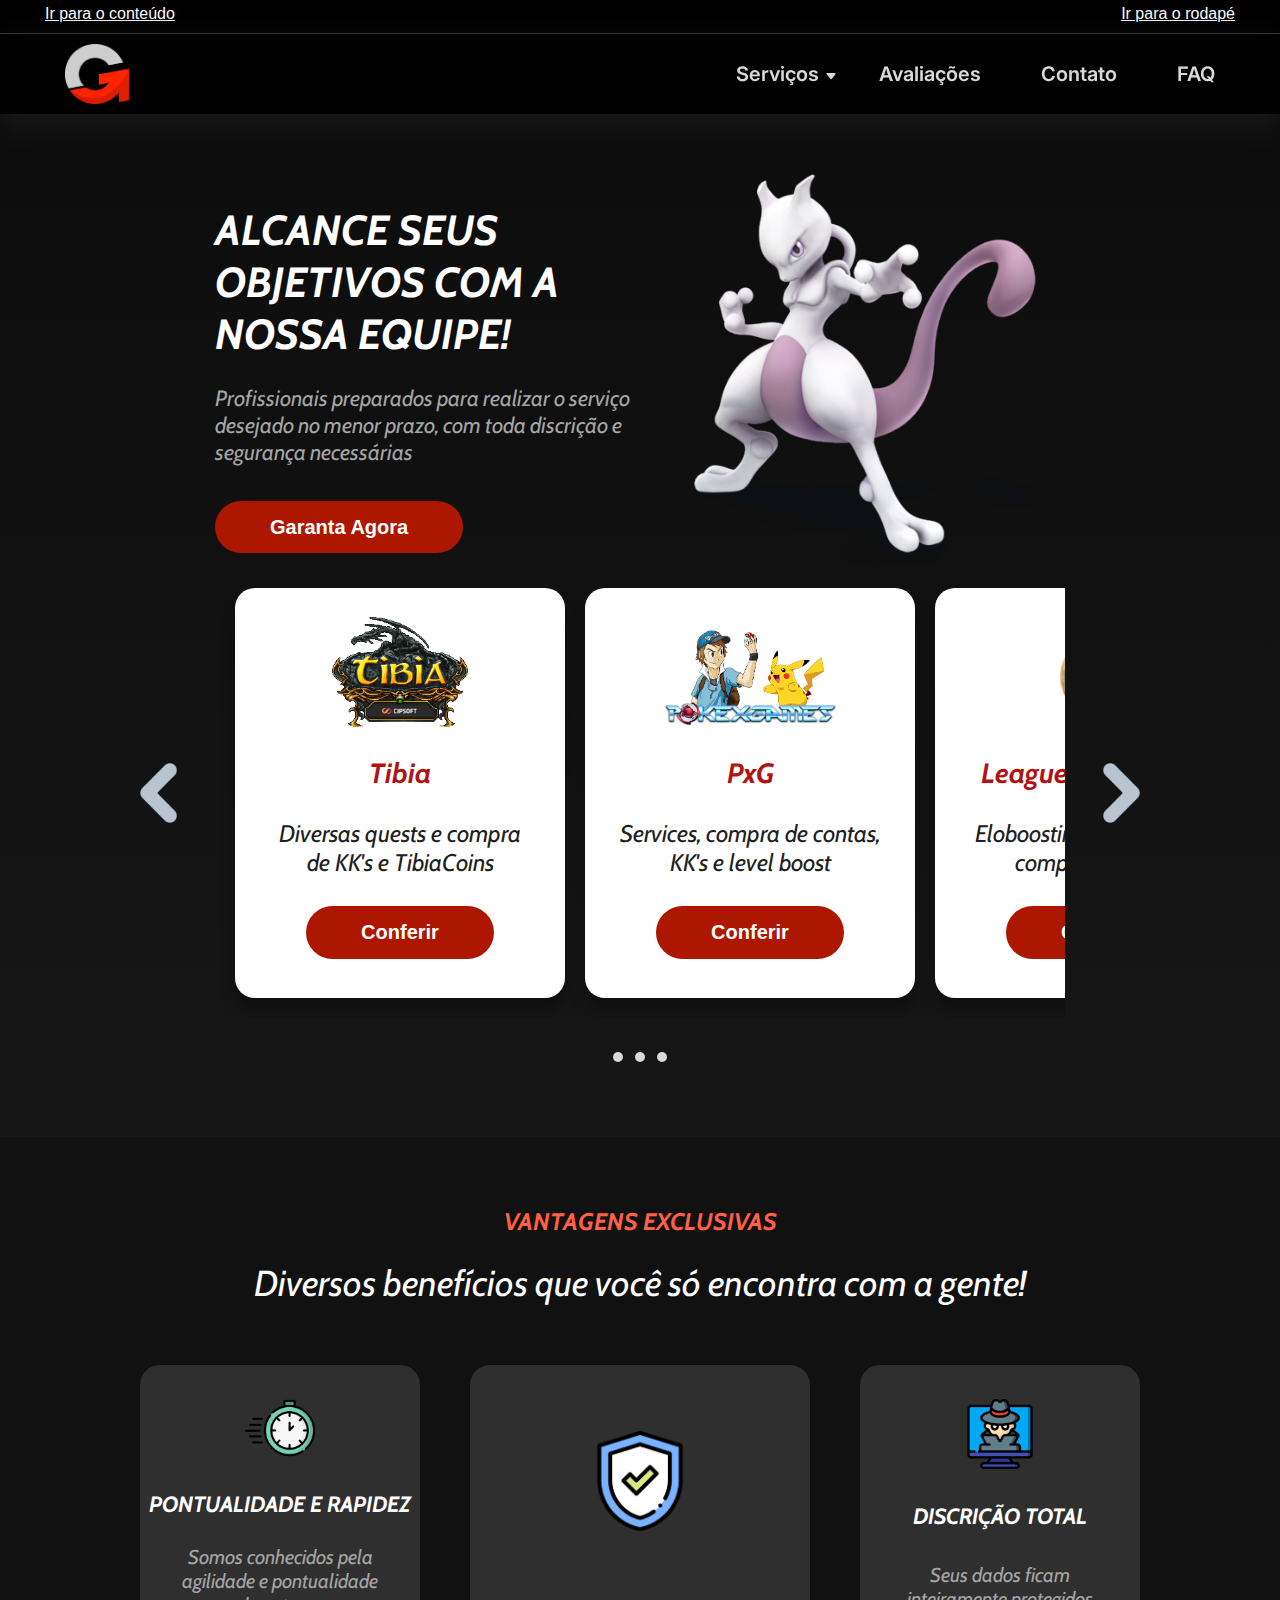
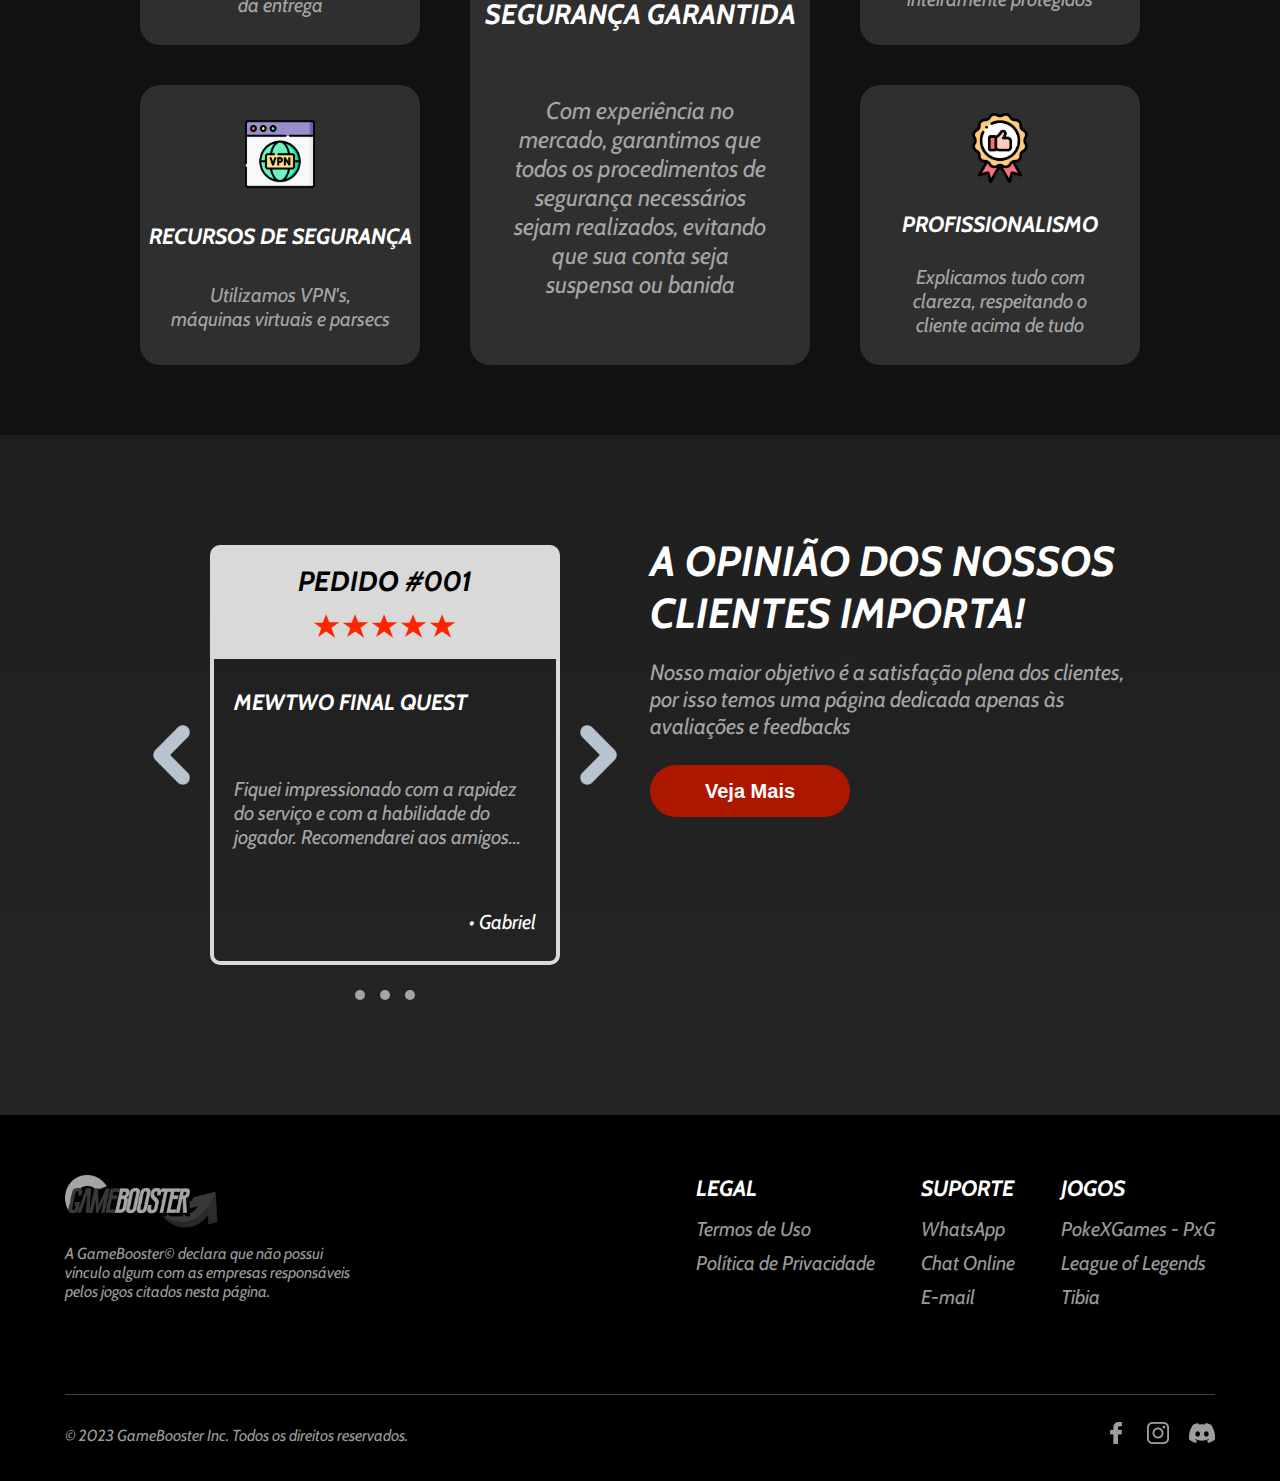
==== commit 58d3c749: "Correção de erros e estilos. Adição de conteúdo." ====
--- a/index.html
+++ b/index.html
@@ -77,8 +77,10 @@
 
     <!-- =============== MENU AUXILIAR (ACESSIBILIDADE) =============== -->
     <div class="menu-auxiliar">
-        <a href="#principal" class="item-auxiliar">Ir para o conteúdo</a>
-        <a href="#rodape" class="item-auxiliar">Ir para o rodapé</a>
+        <div class="box-aux">
+            <a href="#principal" class="item-auxiliar">Ir para o conteúdo</a>
+            <a href="#rodape" class="item-auxiliar">Ir para o rodapé</a>
+        </div>
     </div>
     <!-- ============================================================== -->
 
--- a/css/common.css
+++ b/css/common.css
@@ -74,15 +74,21 @@
 
 .menu-auxiliar {
     display: flex;
+    background-color: #000000;
+    padding: 5px 5px 10px 5px;
+    border-bottom: 1px solid #3a3a3a;
+    justify-content: center;
+}
+
+.box-aux {
+    flex: 1;
+    display: flex;
+    max-width: 1260px;
     justify-content: space-between;
-    background-color: #000000;
-    width: auto;
-    padding: 5px 5px 10px 5px;
     margin: 0 40px;
-    border-bottom: 1px solid #3a3a3a;
-}
-
-.menu-auxiliar a {
+}
+
+.box-aux a {
     font-weight: lighter;
     text-decoration: underline;
 }
